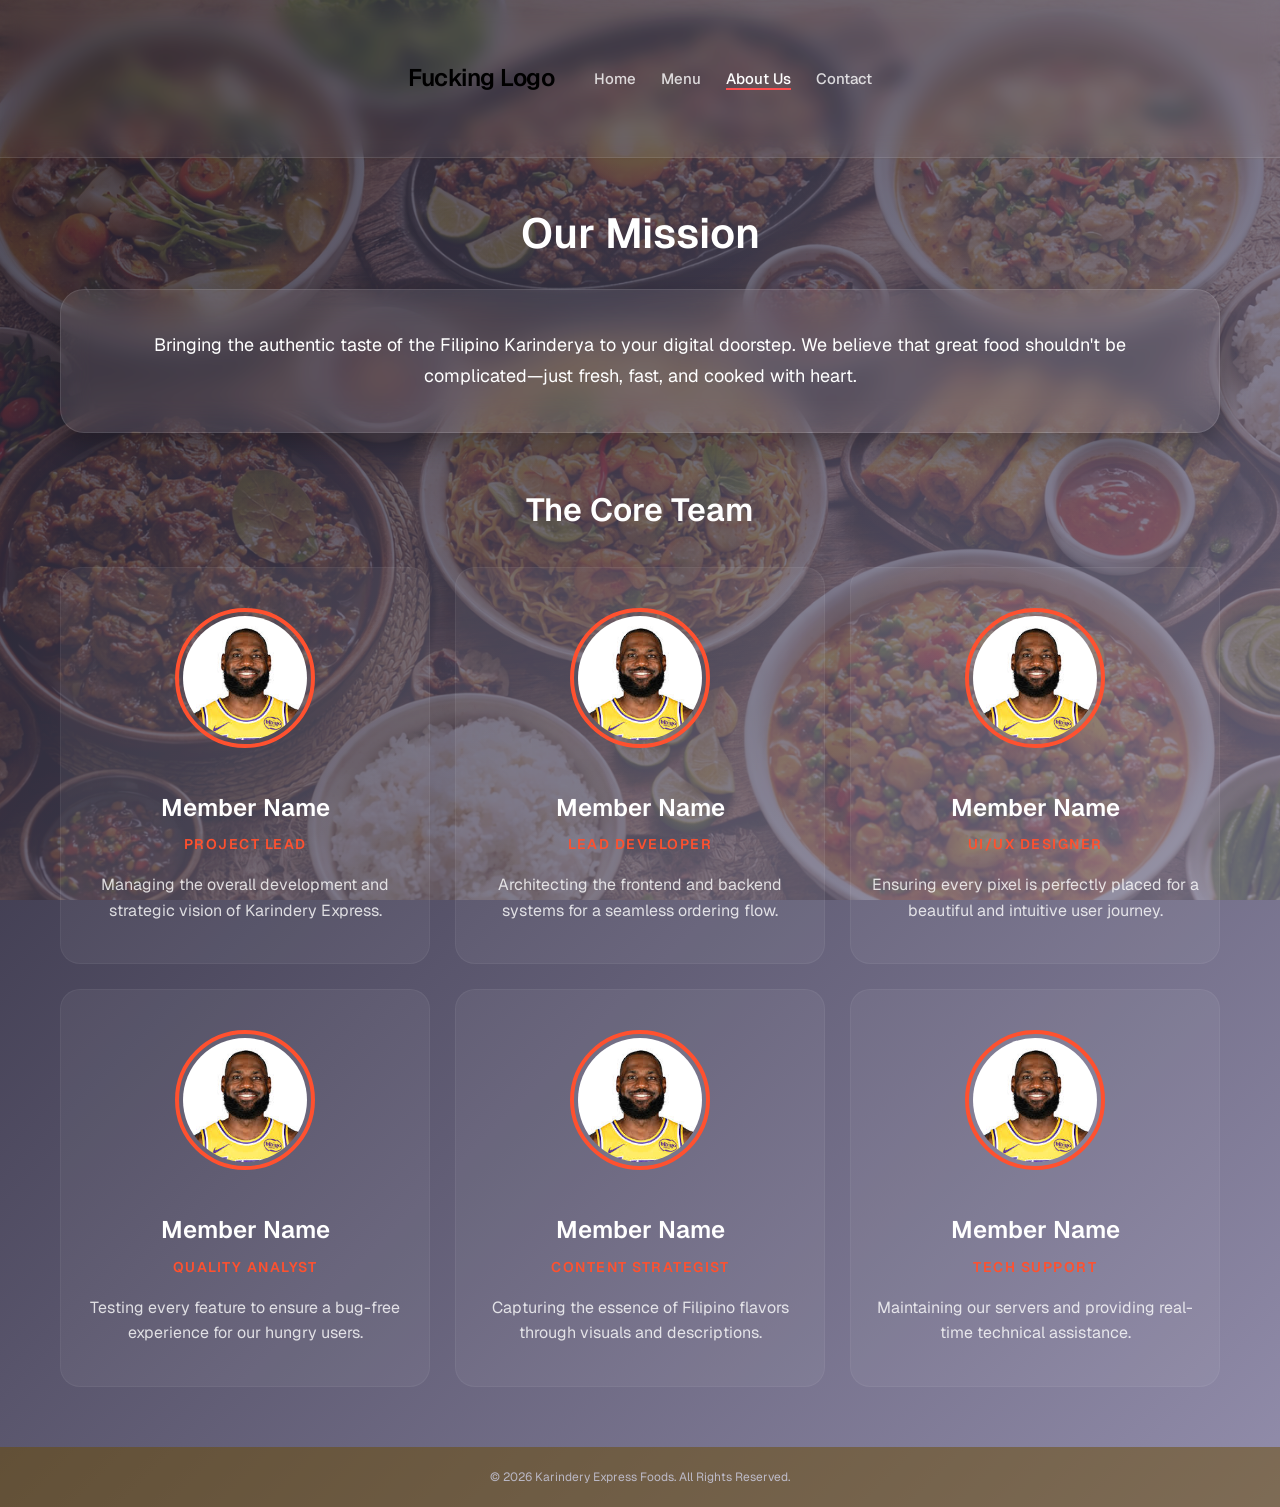
==== aboutus.html @ b80e24ef "Initial upload" ====
<!DOCTYPE html>
<html lang="en">
<head>
    <meta charset="UTF-8">
    <meta name="viewport" content="width=device-width, initial-scale=1.0">
    <title>About Us - Karindery Express Foods</title>
    
    <link href="https://fonts.googleapis.com/css2?family=Geist:wght@400;500;600&display=swap" rel="stylesheet">
    
    <link rel="stylesheet" href="style.css">

    <style>
        /* ================================================================
           1. CORE BASE STYLES
           ================================================================
        */
        body {
            font-family: 'Geist', sans-serif;
            margin: 0;
            padding: 0;
            background: linear-gradient(135deg, #1f1c2c, #928dab);
            color: #fff;
            min-height: 100vh;
            line-height: 1.7;
            font-size: 18px;
            overflow-x: hidden; /* Prevents horizontal scroll on mobile */
        }

        /* ================================================================
           2. FIXED HEADER (EXACT MATCH)
           ================================================================
        */
        header {
            background: rgba(255, 255, 255, 0.05);
            backdrop-filter: blur(10px);
            -webkit-backdrop-filter: blur(10px);
            border-bottom: 1px solid rgba(255, 255, 255, 0.1);
            position: sticky;
            top: 0;
            z-index: 2000;
            width: 100%;
        }

        .left-nav {
            display: flex;
            align-items: center;
            justify-content: space-between;
            max-width: 1200px;
            margin: auto;
            padding: 15px 20px;
        }

        .left-nav h1 {
            font-size: 24px;
            font-weight: 600;
            margin: 0;
            letter-spacing: -0.5px;
        }

        .left-nav ul {
            display: flex;
            gap: 25px;
            list-style: none;
            margin: 0;
            padding: 0;
        }

        .left-nav a {
            color: #fff !important;
            text-decoration: none;
            opacity: 0.8;
            font-size: 15px;
            transition: 0.3s ease;
        }

        .left-nav a:hover, .nav-active {
            opacity: 1 !important;
        }

        .nav-active {
            border-bottom: 2px solid #ff4d4d;
        }

        /* ================================================================
           3. CONTAINER & GLASS CARDS
           ================================================================
        */
        .container {
            max-width: 1200px;
            margin: 40px auto;
            padding: 0 20px;
            box-sizing: border-box;
        }

        .about-header {
            text-align: center;
            margin-bottom: 50px;
        }

        .about-header h1 {
            font-size: 42px;
            font-weight: 600;
            margin-bottom: 20px;
        }

        .glass-card {
            background: rgba(255, 255, 255, 0.08);
            border-radius: 24px;
            padding: 40px;
            backdrop-filter: blur(15px);
            -webkit-backdrop-filter: blur(15px);
            box-shadow: 0 10px 30px rgba(0, 0, 0, 0.3);
            border: 1px solid rgba(255, 255, 255, 0.1);
            margin-bottom: 40px;
            text-align: center;
        }

        /* ================================================================
           4. TEAM GRID (6 MEMBERS - MOBILE OPTIMIZED)
           ================================================================
        */
        .team-grid {
            display: grid;
            /* Auto-fit handles the number of columns based on screen width */
            grid-template-columns: repeat(auto-fit, minmax(280px, 1fr));
            gap: 25px;
            margin-top: 30px;
        }

        .team-card {
            background: rgba(255, 255, 255, 0.05);
            border-radius: 20px;
            padding: 40px 20px;
            border: 1px solid rgba(255, 255, 255, 0.05);
            text-align: center;
            transition: transform 0.3s ease, background 0.3s ease;
        }

        .team-card:hover {
            transform: translateY(-8px);
            background: rgba(255, 255, 255, 0.1);
            border-color: #ff4d4d;
        }

       .member-img {
    width: 140px;
    height: 140px;
    aspect-ratio: 1 / 1; /* Forces the space to stay a square */
    border-radius: 50%;
    object-fit: cover;
    margin-bottom: 20px;
    border: 4px solid #ff512f;
    padding: 4px;
    background: rgba(255,255,255,0.05); /* Placeholder color */
    display: inline-block; /* Prevents collapse */
}

        .team-card h3 {
            font-size: 24px;
            margin: 10px 0 5px 0;
            font-weight: 600;
        }

        .team-card span {
            display: block;
            color: #ff512f;
            font-size: 14px;
            font-weight: 600;
            text-transform: uppercase;
            letter-spacing: 1.5px;
            margin-bottom: 15px;
        }

        .team-card p {
            font-size: 16px;
            opacity: 0.8;
            line-height: 1.6;
            margin: 0;
        }

        /* ================================================================
           5. MOBILE BREAKPOINTS (THE KEY FOR MOBILE READY)
           ================================================================
        */
        @media (max-width: 768px) {
            .left-nav {
                flex-direction: column;
                gap: 15px;
                padding: 15px 10px;
            }

            .left-nav ul {
                gap: 15px;
                width: 100%;
                justify-content: center;
            }

            .about-header h1 {
                font-size: 32px;
            }

            .glass-card {
                padding: 30px 20px;
                font-size: 16px;
            }

            .container {
                margin: 20px auto;
            }

            .team-grid {
                grid-template-columns: 1fr; /* Force 1 column on mobile */
                gap: 20px;
            }

            .team-card {
                padding: 30px 20px;
            }
        }

        footer {
            margin-top: 60px;
            text-align: center;
            padding: 20px;
            opacity: 0.5;
            font-size: 12px;
        }
    </style>
</head>
<body>

    <header>
        <div class="left-nav">
            <h1>Fucking Logo</h1>
            <nav>
                <ul>
                    <li><a href="index.html">Home</a></li>
                    <li><a href="menu.html">Menu</a></li>
                    <li><a href="about.html" class="nav-active">About Us</a></li>
                    <li><a href="contact.html">Contact</a></li>
                </ul>
            </nav>
        </div>
    </header>

    <div class="container">
        <div class="about-header">
            <h1>Our Mission</h1>
            <div class="glass-card">
                <p>Bringing the authentic taste of the Filipino Karinderya to your digital doorstep. We believe that great food shouldn't be complicated—just fresh, fast, and cooked with heart.</p>
            </div>
        </div>

        <h2 style="text-align: center; margin-bottom: 30px; font-weight: 600; font-size: 32px;">The Core Team</h2>

        <div class="team-grid">
            <div class="team-card">
                <img src="images/lebron.jpg" onerror="this.src='https://via.placeholder.com/150'" class="member-img" alt="Member Name">
                <h3>Member Name</h3>
                <span>Project Lead</span>
                <p>Managing the overall development and strategic vision of Karindery Express.</p>
            </div>

            <div class="team-card">
                <img src="images/lebron.jpg" onerror="this.src='https://via.placeholder.com/150'" class="member-img" alt="Member Name">
                <h3>Member Name</h3>
                <span>Lead Developer</span>
                <p>Architecting the frontend and backend systems for a seamless ordering flow.</p>
            </div>

            <div class="team-card">
                <img src="images/lebron.jpg" onerror="this.src='https://via.placeholder.com/150'" class="member-img" alt="Member Name">
                <h3>Member Name</h3>
                <span>UI/UX Designer</span>
                <p>Ensuring every pixel is perfectly placed for a beautiful and intuitive user journey.</p>
            </div>

            <div class="team-card">
                <img src="images/lebron.jpg" onerror="this.src='https://via.placeholder.com/150'" class="member-img" alt="Member Name">
                <h3>Member Name</h3>
                <span>Quality Analyst</span>
                <p>Testing every feature to ensure a bug-free experience for our hungry users.</p>
            </div>

            <div class="team-card">
                <img src="images/lebron.jpg" onerror="this.src='https://via.placeholder.com/150'" class="member-img" alt="Member Name">
                <h3>Member Name</h3>
                <span>Content Strategist</span>
                <p>Capturing the essence of Filipino flavors through visuals and descriptions.</p>
            </div>

            <div class="team-card">
                <img src="images/lebron.jpg" onerror="this.src='https://via.placeholder.com/150'" class="member-img" alt="Member Name">
                <h3>Member Name</h3>
                <span>Tech Support</span>
                <p>Maintaining our servers and providing real-time technical assistance.</p>
            </div>
        </div>
    </div>

    <footer>
        <p>&copy; 2026 Karindery Express Foods. All Rights Reserved.</p>
    </footer>

</body>
</html>
---- style.css ----
/* --- Reset --- */
* {
  margin: 0;
  padding: 0;
  box-sizing: border-box;
  
}

body {
  font-family: 'Geist', sans-serif;
  background: #fff8f0;
  color: #333;
  line-height: 1.6;
}

a {
  text-decoration: none;
  color: inherit;
}

/* --- Navigation Bar --- */
header {
  background-color: white;
  
  padding: 0 40px;
  display: flex;
  justify-content: space-between;
  align-items: center;
  
  width: 100%;
  max-width: 1642px;
  height: 158px;
  margin: 0 auto;
  box-shadow: 0px -2px 3px #614104;
}

header h1 {
  font-size: 32px;
  color : black;
  font-weight: 500;
}
.left-nav{
  display: flex;
  align-items: center;
  gap: 40px;
}

nav ul {
  list-style: none;
  display: flex;
  gap: 50px;
  align-items: center;
}

#checkout-btn a{
  font-size: 32px;
  font-weight: 500;
  color: white;
  text-decoration: none;

  background: #4a3203;
  padding: 8px 15px;
  border-radius: 5px;

  display: flex;
  align-items: center;
  gap: 5px;
}

#checkout-btn{
  list-style: none;
  display: flex;
  align-items: center;

  margin-left: auto;
}

nav ul li a {
  color: black;
  font-size: 32px;
  font-weight: 500;
  text-decoration: none;
  transition: 0.3s;
}

nav ul li a:hover {
  color: #614104;
}


nav ul li#checkout-btn a:hover {
  background: #4a3203 ;
}

/* --- Hero Section --- */
.hero {
  background-image: url("images/hero.png");
  height: 50vh;
  display: flex;
  align-items: center;
  padding: 50px;
  color: white;
  position: relative;

}

.btn:hover {
  background: darkorange;
  transform: translateY(-2px);
  transition: 0.3s;
}

.hero::before {
  content: "";
  position: absolute;
  inset: 0;
  background: rgba(0,0,0,0.4); 
}

.hero-text {
  position: relative;
  z-index: 2;
}

.hero h1 {
  font-size: clamp(32px, 5vw, 72px);   
  font-weight: 900; 
  line-height: 1.1;
  max-width: 700px;
}


.btn {
  display: inline-block;
  margin-top: 20px;
  padding: 12px 28px;
  background: orange;
  color: white;
  text-decoration: none;
  border-radius: 8px;
  font-weight: 600;
}

/* --- Our Popular Dishes --- */

.popular{
  padding: 80px 100px;
  margin-top: 70px;
}

.popular h2{
  font-family: 'Gantari', sans-serif;
  font-weight: 700;
  font-size: clamp(40px, 6vw, 96px); 
  margin-bottom: 90px;
}

.dish{
  flex: 1;
  min-width: 180px;
  text-align: center;
  color: white;
  padding-top: 40px;
}

.dish-container{
  display: flex;
  justify-content: space-between;
  gap: 30px;
  background: #4a3203;
  padding: 60px 40px 40px;
  border-radius: 20px;
  flex-wrap: nowrap;
  overflow: visible;
}

.dish h3 {
  font-family: 'Fira Sans', sans-serif;
  font-weight: 600;
  font-size: 40px;
  
}

.dish p{
  font-family: 'Gantari', sans-serif;
  font-weight: 300;
  font-style: italic;
  font-size: 32px;
  
  margin-top: 5px;
}

.dish img {
  width: 180px;
  height: 180px;
  object-fit: cover;
  border-radius: 50%;
  box-shadow: 0 10px 20px rgba(0,0,0,0.3);

  margin-top: -180px;
}

/* --- Craving Comfort Food? --- */
.feature {
  display: flex;
  align-items: flex-end;
  justify-content: space-between;
  padding: 50px;
  gap: 30px;

  margin-top: 100px;
}

.feature img {
  height: 660px;
  width: 936px;
  max-width: 100%;
  flex-shrink: 0;
}

.feature-text {
  flex: 1;
  align-self: flex-end;
  margin-bottom: 50px; 
}

.feature-text h2 {
  font-size: 40px;
  font-weight: bold;
  font-family: "Gantari", sans-serif;
}

.feature-text p {
  font-size: 27px;
  font-weight: normal;
  font-family: "Gantari", sans-serif;
}

/* Features */
.services {
  display: grid;
  grid-template-columns: repeat(2, 1fr);
  gap: 20px;
  padding: 50px;
  margin-top: 100px;
}

.card {
  background: #eee;
  padding: 20px;
  border-radius: 10px;
  text-align: center;
}

.home .card h3 {
  font-size: 40px;
  font-weight: bold;
  font-family: "Gantari", sans-serif;
}
.card p {
  font-size: 27px;
  font-weight: normal;
  font-family: "Gantari", sans-serif;
}

.card img {
  width: 100%;
  height: 400px;
  object-fit: cover;
  border-radius: 10px;
}

/* FOOTER */
footer {
  background: #6b4b00;
  color: white;
  padding: 30px;
  text-align: center;
  margin-top: 250px;
}





/* --- Menu Section --- */
.menu {
  padding: 2rem;
  text-align: center;
}

.menu h2 {
  font-size: 2rem;
  margin-bottom: 1.5rem;
}

.menu-items {
  display: grid;
  grid-template-columns: repeat(auto-fit, minmax(250px, 1fr));
  gap: 2rem;
}

.menu-item {
  background: #fff;
  padding: 1rem;
  border-radius: 10px;
  box-shadow: 0 4px 8px rgba(0,0,0,0.1);
  transition: transform 0.3s;
}

.menu-item:hover {
  transform: translateY(-5px);
}

.menu-item img {
  width: 100%;
  border-radius: 10px;
}

.menu-item h3 {
  margin: 0.5rem 0;
  color: #ff6347;
}

.menu-item p {
  font-size: 0.9rem;
  color: #555;
}

.menu-item span {
  font-weight: bold;
  color: #333;
  display: block;
  margin: 0.5rem 0;
}

.menu-item button {
  background: #ff6347;
  color: white;
  border: none;
  padding: 0.5rem 1rem;
  border-radius: 5px;
  cursor: pointer;
  transition: 0.3s;
}

.menu-item button:hover {
  background: #e5533d;
}

/* --- Cart Section (for checkout.html) --- */
#cart {
  position: fixed;
  top: 80px;
  right: 20px;
  width: 300px;
  max-height: 80vh;
  background: #fff;
  padding: 1rem;
  border-radius: 10px;
  box-shadow: 0 4px 15px rgba(0,0,0,0.2);
  overflow-y: auto;
  z-index: 2000;
}

#cart h3 {
  text-align: center;
  margin-bottom: 1rem;
  color: #ff6347;
}

.cart-item {
  display: flex;
  justify-content: space-between;
  align-items: center;
  margin-bottom: 0.5rem;
}

.cart-item span {
  margin: 0 5px;
}

.cart-item button {
  background: #ff6347;
  color: white;
  border: none;
  border-radius: 3px;
  padding: 0.2rem 0.5rem;
  cursor: pointer;
}

.cart-item button:hover {
  background: #e5533d;
}

#cart-total {
  font-weight: bold;
  margin-top: 1rem;
  text-align: center;
}

#clear-cart {
  margin-top: 0.5rem;
  background: #333;
  color: #fff;
  width: 100%;
  padding: 0.5rem;
  border-radius: 5px;
  cursor: pointer;
}

#clear-cart:hover {
  background: #555;
}

/* --- Responsive --- */
@media(max-width:768px){
  header {
    flex-direction: column;
    gap: 0.5rem;
  }
  .hero h2 {
    font-size: 2rem;
  }
  #cart {
    position: static;
    width: 90%;
    margin: 1rem auto;
  }
  .menu-items {
    gap: 1rem;
  }
}

/* Checkout button */
#checkout-btn a {
  display: flex;
  align-items: center;
  gap: 5px;
  background: white;
  color: brown;
  padding: 0.4rem 0.8rem;
  border-radius: 5px;
  font-weight: bold;
  transition: all 0.3s ease;
}

/* Hover effect */
#checkout-btn a:hover {
  background: brown; /* nav button becomes orange */
  color: white;         /* text becomes white */
}

/* Change cart icon fill on hover */
#checkout-btn a:hover svg {
  fill: white;           /* cart turns white on hover */
}
.checkout-btn {
  width: 100%;
  padding: 10px;
  background: #28a745;
  color: white;
  border: none;
  margin-top: 10px;
  border-radius: 5px;
  cursor: pointer;
  font-size: 16px;
}

.checkout-btn:hover {
  background: #218838;
}

/* Container for buttons */
.cart-actions {
  display: flex;
  gap: 10px;
  margin-top: 15px;
}

/* Base style for both buttons to ensure they are the same height */
.clear-btn, .checkout-btn {
  flex: 1; /* Makes them equal width */
  padding: 10px;
  border: none;
  border-radius: 5px;
  cursor: pointer;
  font-weight: bold;
}

/* Red for Checkout */
.checkout-btn {
  background: #ff4d4d;
  color: white;
}

/* Gray/Muted for Clear */
.clear-btn {
  background: #ddd;
  color: #333;
}

.clear-btn:hover {
  background: #bbb;
}




.qty-btn {
  cursor: pointer;
  padding: 2px 6px;
  background: #ddd;
  border-radius: 3px;
  margin-left: 5px;
}


/* Modal Overlay - Darkens the background */
.modal-overlay {
  display: none; /* Hidden by default */
  position: fixed;
  top: 0;
  left: 0;
  width: 100%;
  height: 100%;
  background: rgba(0, 0, 0, 0.5);
  z-index: 2000; /* Higher than the cart */
  justify-content: center;
  align-items: center;
}

/* The Box in the Middle */
.modal-content {
  background: white;
  padding: 30px;
  border-radius: 15px;
  text-align: center;
  width: 90%;
  max-width: 350px;
  box-shadow: 0 10px 30px rgba(0,0,0,0.2);
  animation: fadeIn 0.2s ease-out;
}

@keyframes fadeIn {
  from { transform: scale(0.9); opacity: 0; }
  to { transform: scale(1); opacity: 1; }
}

.modal-btns {
  display: flex;
  gap: 15px;
  margin-top: 20px;
}

.modal-btns button {
  flex: 1;
  padding: 12px;
  border: none;
  border-radius: 8px;
  cursor: pointer;
  font-weight: bold;
}

.cancel-btn { background: #eee; color: #333; }
.confirm-btn { background: #ff4d4d; color: white; }

.cancel-btn:hover { background: #ddd; }
.confirm-btn:hover { background: #e63939; }


/* Animation for the card "pop" */
@keyframes card-pop {
  0% { transform: scale(1); }
  50% { transform: scale(1.05); }
  100% { transform: scale(1); }
}

.card-active {
  animation: card-pop 0.3s ease-out;
  border: 1px solid #ff4d4d; /* Brief highlight */
}

/* Success state for the button */
.add-btn.success {
  background-color: #28a745 !important; /* Green */
  transition: 0.2s;
}

/* FLYING IMAGE */
.flying-img {
  position: fixed;
  width: 60px;
  height: 60px;
  pointer-events: none;
  z-index: 9999;
  transition: all 0.7s ease;
  border-radius: 50%;
}




.menu {
  flex: 3; /* Takes up most of the space */
}

.cart {
  /* Fix the width here */
  width: 300px; 
  flex: 0 0 300px; /* Prevents it from growing or shrinking */
  
  /* Sticky behavior */
  position: sticky;
  top: 20px;
  
  /* Internal Scrolling logic */
  max-height: 80vh; 
  display: flex;
  flex-direction: column;
  
  /* Visuals */
  border: 1px solid #ddd;
  padding: 15px;
  background: #fff;
  border-radius: 12px;
  box-shadow: 0 4px 10px rgba(0,0,0,0.1);
}

#cart-items {
  flex: 1; 
  overflow-y: auto; /* The separate scroll for foods */
  margin: 10px 0;
  padding-right: 8px;
}

/* Ensure buttons stay at the bottom */
.cart h3, 
.cart-actions {
  flex-shrink: 0;
  border-top: 1px solid #eee;
  padding-top: 10px;
}

body {
  font-family: Arial, sans-serif;
  margin: 0;
  position: relative; /* Necessary for the background layer */
  min-height: 100vh;
  background-color: #f0f2f5; /* fallback color */
}

/* The Background Layer */
body::before {
  content: "";
  position: fixed; /* Stays put while you scroll */
  top: 0;
  left: 0;
  width: 100%;
  height: 100%;
  
  /* Replace with your image path */
  background-image: url('images/hero.png'); 
  background-size: cover;
  background-position: center;
  
  /* CONTROL TRANSPARENCY HERE */
  opacity: 0.2; /* 0.1 is subtle, 0.5 is strong */
  
  z-index: -1; /* Puts it behind everything */
  pointer-events: none; /* Ensures you can still click buttons through it */
}

/* Ensure your containers have a slight background to stay readable */
.main-container {
  display: flex;
  gap: 20px;
  padding: 20px;
  align-items: flex-start;
  z-index: 1; 
}

/* Make sure the cart stands out against the background */
.cart {
  background: rgba(255, 255, 255, 0.95); /* Slight transparency for the cart box itself */
  backdrop-filter: blur(5px); /* Optional: glass effect */
  border: 1px solid rgba(0,0,0,0.1);
}





.menu-card {
  background: white;
  border-radius: 15px;
  padding: 10px;
  display: flex;
  flex-direction: column;
  height: 300px;
}

.menu-card img {
  width: 100%;
  height: 140px;
  object-fit: cover;
  border-radius: 10px;
}

.menu-card-content {
  flex: 1;
  display: flex;
  flex-direction: column;
  justify-content: space-between;
  text-align: center;
}

.menu-page .menu-card h3 {
  font-size: 16px;

  display: -webkit-box;
  -webkit-box-orient: vertical;
  overflow: hidden;
}

.menu-card .add-btn {
  margin-top: 10px;
}


.add-btn.success {
  background-color: #28a745 !important;
}


/* FIX CART ITEM LAYOUT */
.cart-item {
  display: flex;
  justify-content: space-between;
  align-items: center;
  gap: 10px;
  margin-bottom: 10px;
}

/* LEFT SIDE TEXT */
.cart-name {
  flex: 1;
  font-size: 14px;
  word-break: break-word;
}

/* RIGHT SIDE BUTTONS */
.cart-controls {
  display: flex;
  gap: 5px;
  flex-shrink: 0; /* prevents squishing */
}

/* BUTTON STYLE (override old .qty-btn look) */
.cart-controls button {
  width: 26px;
  height: 26px;
  border: none;
  border-radius: 5px;
  cursor: pointer;
  font-weight: bold;
  color: white;
}

/* DECREASE (RED) */
.cart-controls button:first-child {
  background: #ff4d4d;
}

.cart-controls button:first-child:hover {
  background: #e63939;
}

/* INCREASE (GREEN) */
.cart-controls button:last-child {
  background: #28a745;
}

.cart-controls button:last-child:hover {
  background: #218838;
}


/* DEFAULT STATE (for smoothness) */
.cart-item {
  transition: all 0.3s ease;
}
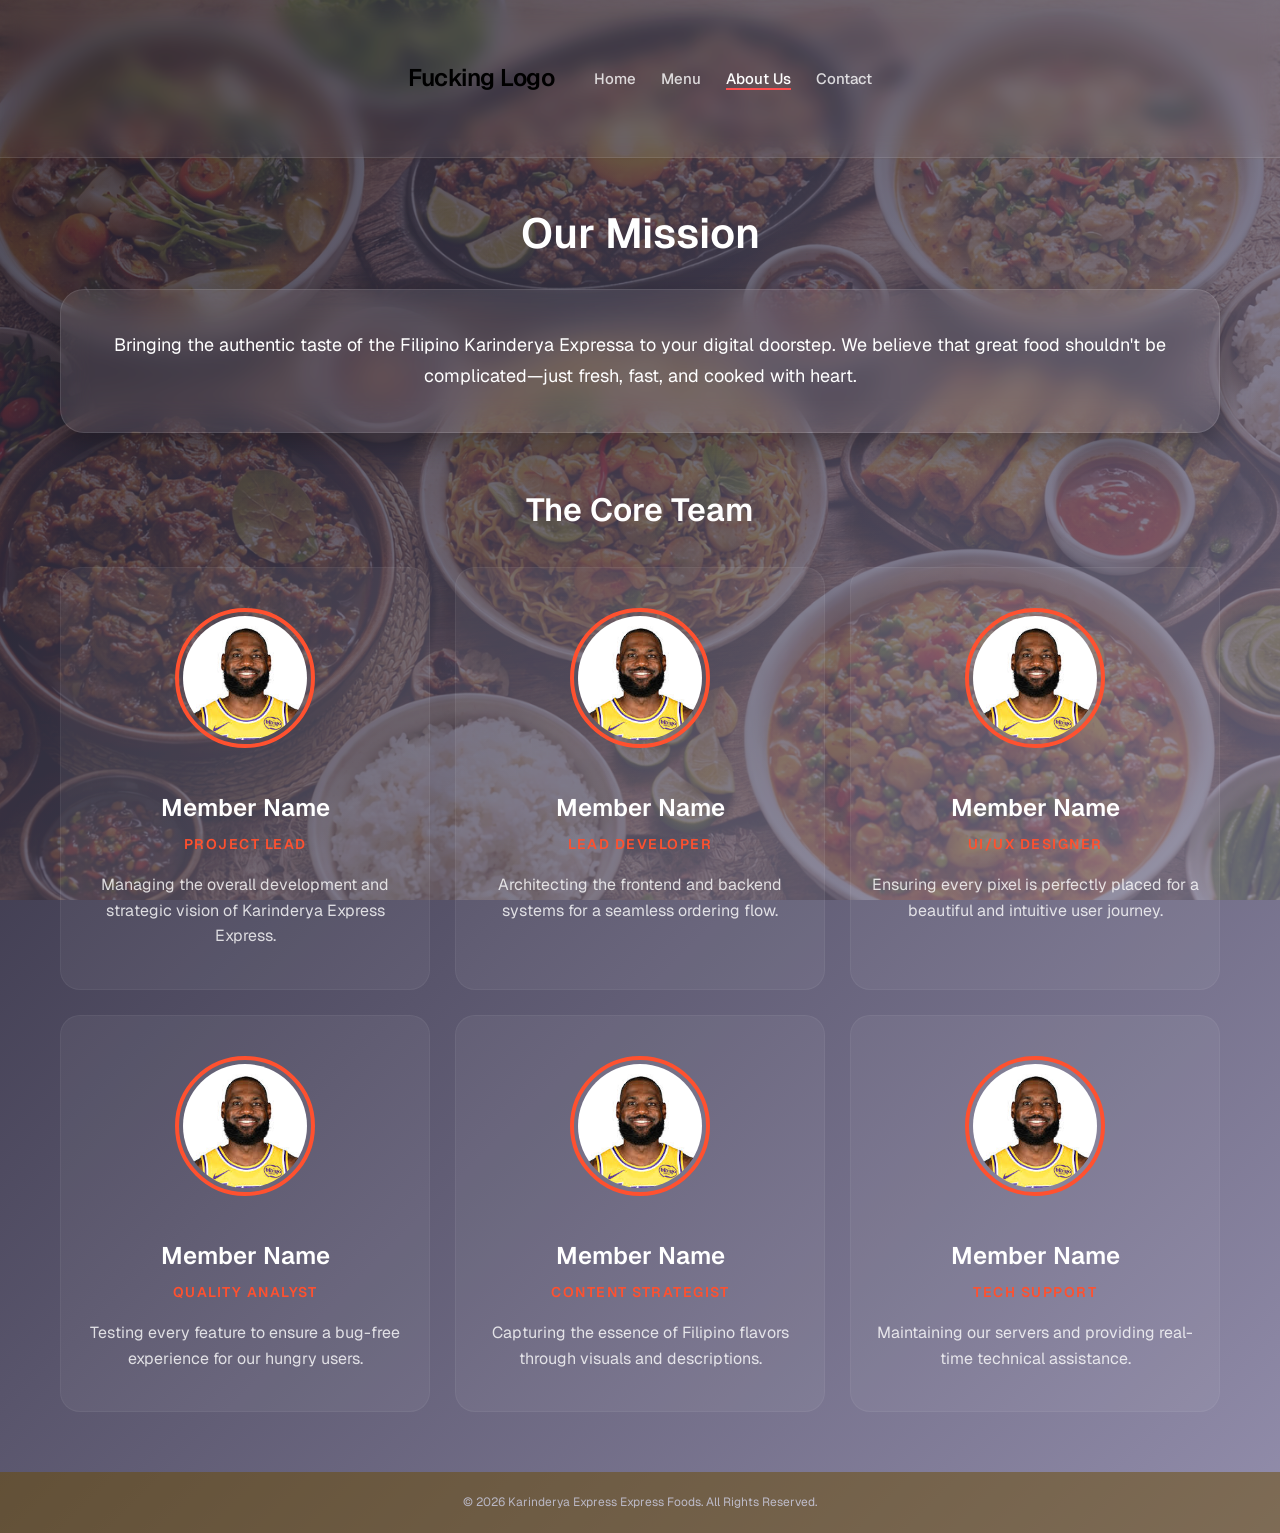
==== commit 6d786bfd: "Initialize" ====
--- a/aboutus.html
+++ b/aboutus.html
@@ -3,7 +3,7 @@
 <head>
     <meta charset="UTF-8">
     <meta name="viewport" content="width=device-width, initial-scale=1.0">
-    <title>About Us - Karindery Express Foods</title>
+    <title>About Us - Karinderya Express Express Foods</title>
     
     <link href="https://fonts.googleapis.com/css2?family=Geist:wght@400;500;600&display=swap" rel="stylesheet">
     
@@ -247,7 +247,7 @@
         <div class="about-header">
             <h1>Our Mission</h1>
             <div class="glass-card">
-                <p>Bringing the authentic taste of the Filipino Karinderya to your digital doorstep. We believe that great food shouldn't be complicated—just fresh, fast, and cooked with heart.</p>
+                <p>Bringing the authentic taste of the Filipino Karinderya Expressa to your digital doorstep. We believe that great food shouldn't be complicated—just fresh, fast, and cooked with heart.</p>
             </div>
         </div>
 
@@ -258,7 +258,7 @@
                 <img src="images/lebron.jpg" onerror="this.src='https://via.placeholder.com/150'" class="member-img" alt="Member Name">
                 <h3>Member Name</h3>
                 <span>Project Lead</span>
-                <p>Managing the overall development and strategic vision of Karindery Express.</p>
+                <p>Managing the overall development and strategic vision of Karinderya Express Express.</p>
             </div>
 
             <div class="team-card">
@@ -299,7 +299,7 @@
     </div>
 
     <footer>
-        <p>&copy; 2026 Karindery Express Foods. All Rights Reserved.</p>
+        <p>&copy; 2026 Karinderya Express Express Foods. All Rights Reserved.</p>
     </footer>
 
 </body>
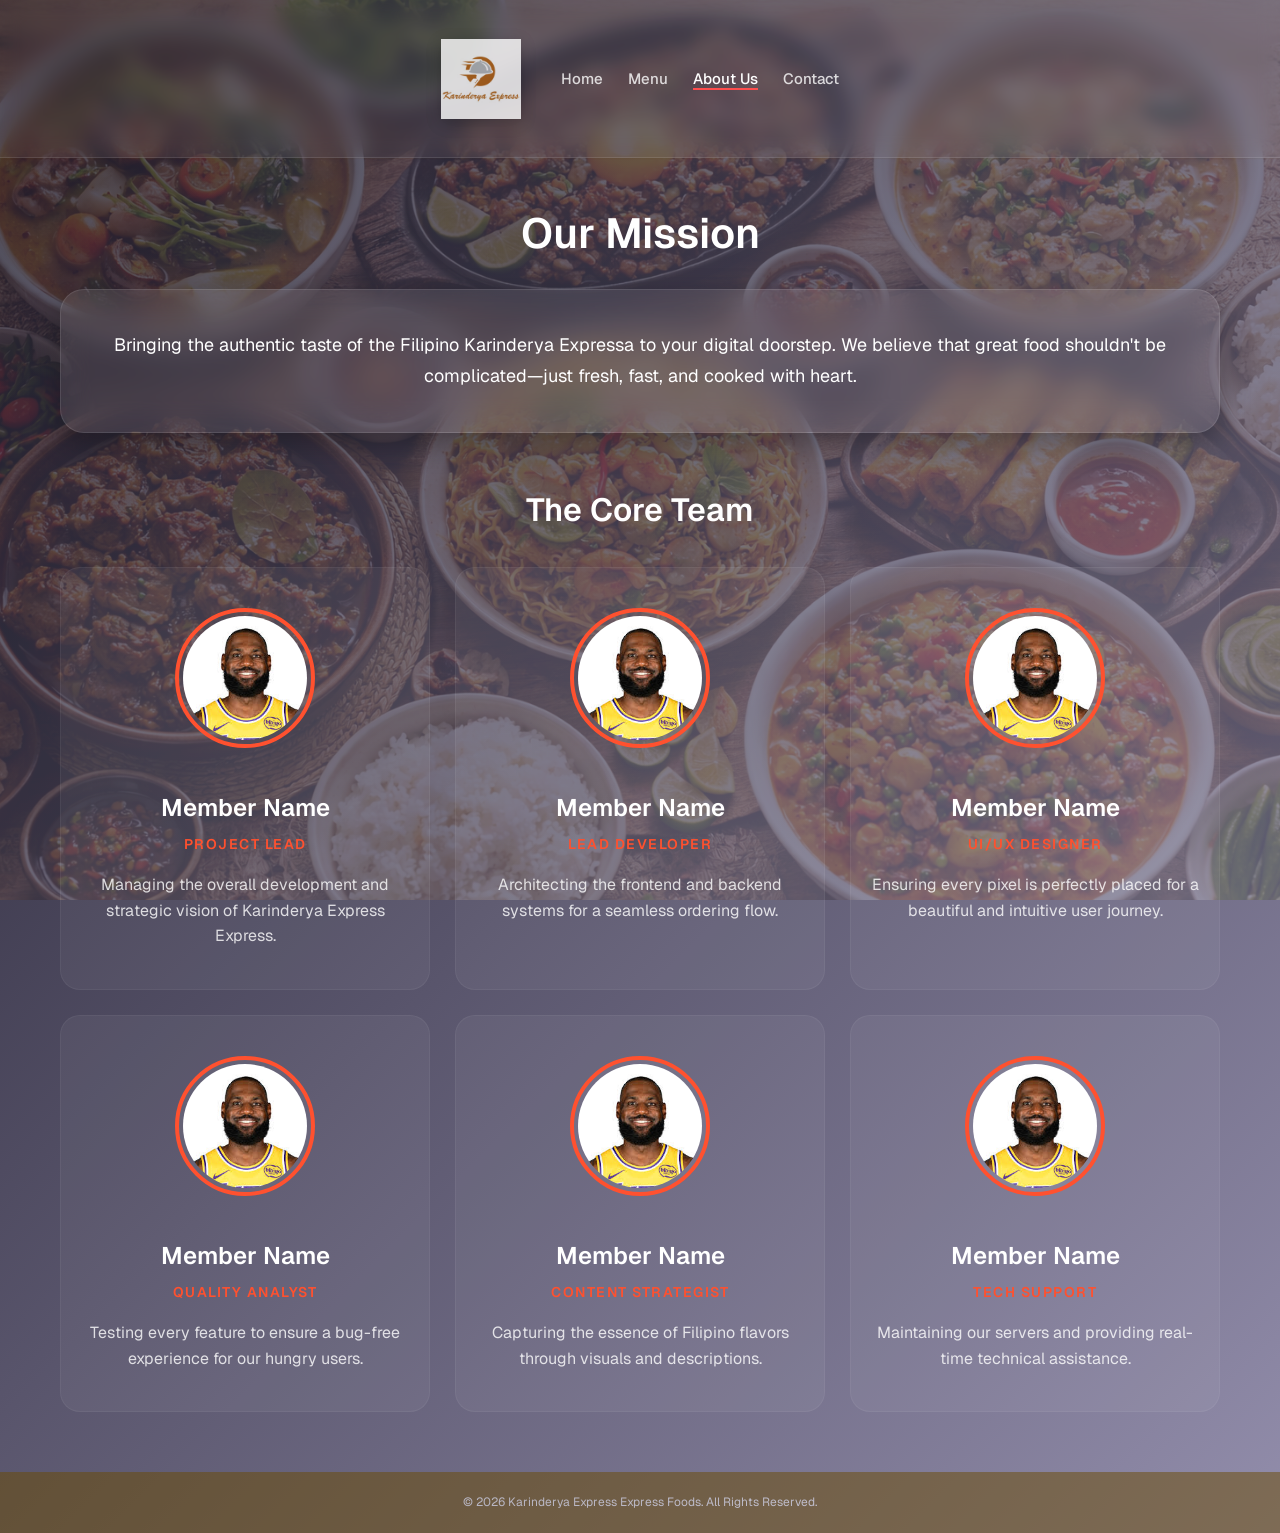
==== commit f580416e: "commit message: Update logo across all pages - Replaced placeholder logo with actual logo image in a" ====
--- a/aboutus.html
+++ b/aboutus.html
@@ -225,13 +225,52 @@
             opacity: 0.5;
             font-size: 12px;
         }
+
+        /* Updated Logo Style */
+.nav-logo {
+    height: 80px;    /* Increased from 50px to 80px */
+    width: auto;     /* Maintains aspect ratio */
+    display: block;
+    transition: transform 0.3s ease;
+    filter: drop-shadow(0px 4px 8px rgba(0,0,0,0.3)); /* Adds depth */
+}
+
+.nav-logo:hover {
+    transform: scale(1.05);
+}
+
+/* Adjust the header to fit the bigger logo */
+header {
+    background: rgba(255, 255, 255, 0.05);
+    backdrop-filter: blur(10px);
+    -webkit-backdrop-filter: blur(10px);
+    border-bottom: 1px solid rgba(255, 255, 255, 0.1);
+    position: sticky;
+    top: 0;
+    z-index: 2000;
+    width: 100%;
+    padding: 10px 0; /* Added padding to give the bigger logo room to breathe */
+}
+
+.left-nav {
+    display: flex;
+    align-items: center;
+    justify-content: space-between;
+    max-width: 1200px;
+    margin: auto;
+    padding: 0 20px; /* Removed vertical padding here since header handles it */
+}
     </style>
 </head>
 <body>
 
     <header>
         <div class="left-nav">
-            <h1>Fucking Logo</h1>
+            <div class="logo-container">
+    <a href="index.html">
+        <img src="images/LOGO1.jpg" alt="Karinderya Express Logo" class="nav-logo">
+    </a>
+</div>
             <nav>
                 <ul>
                     <li><a href="index.html">Home</a></li>
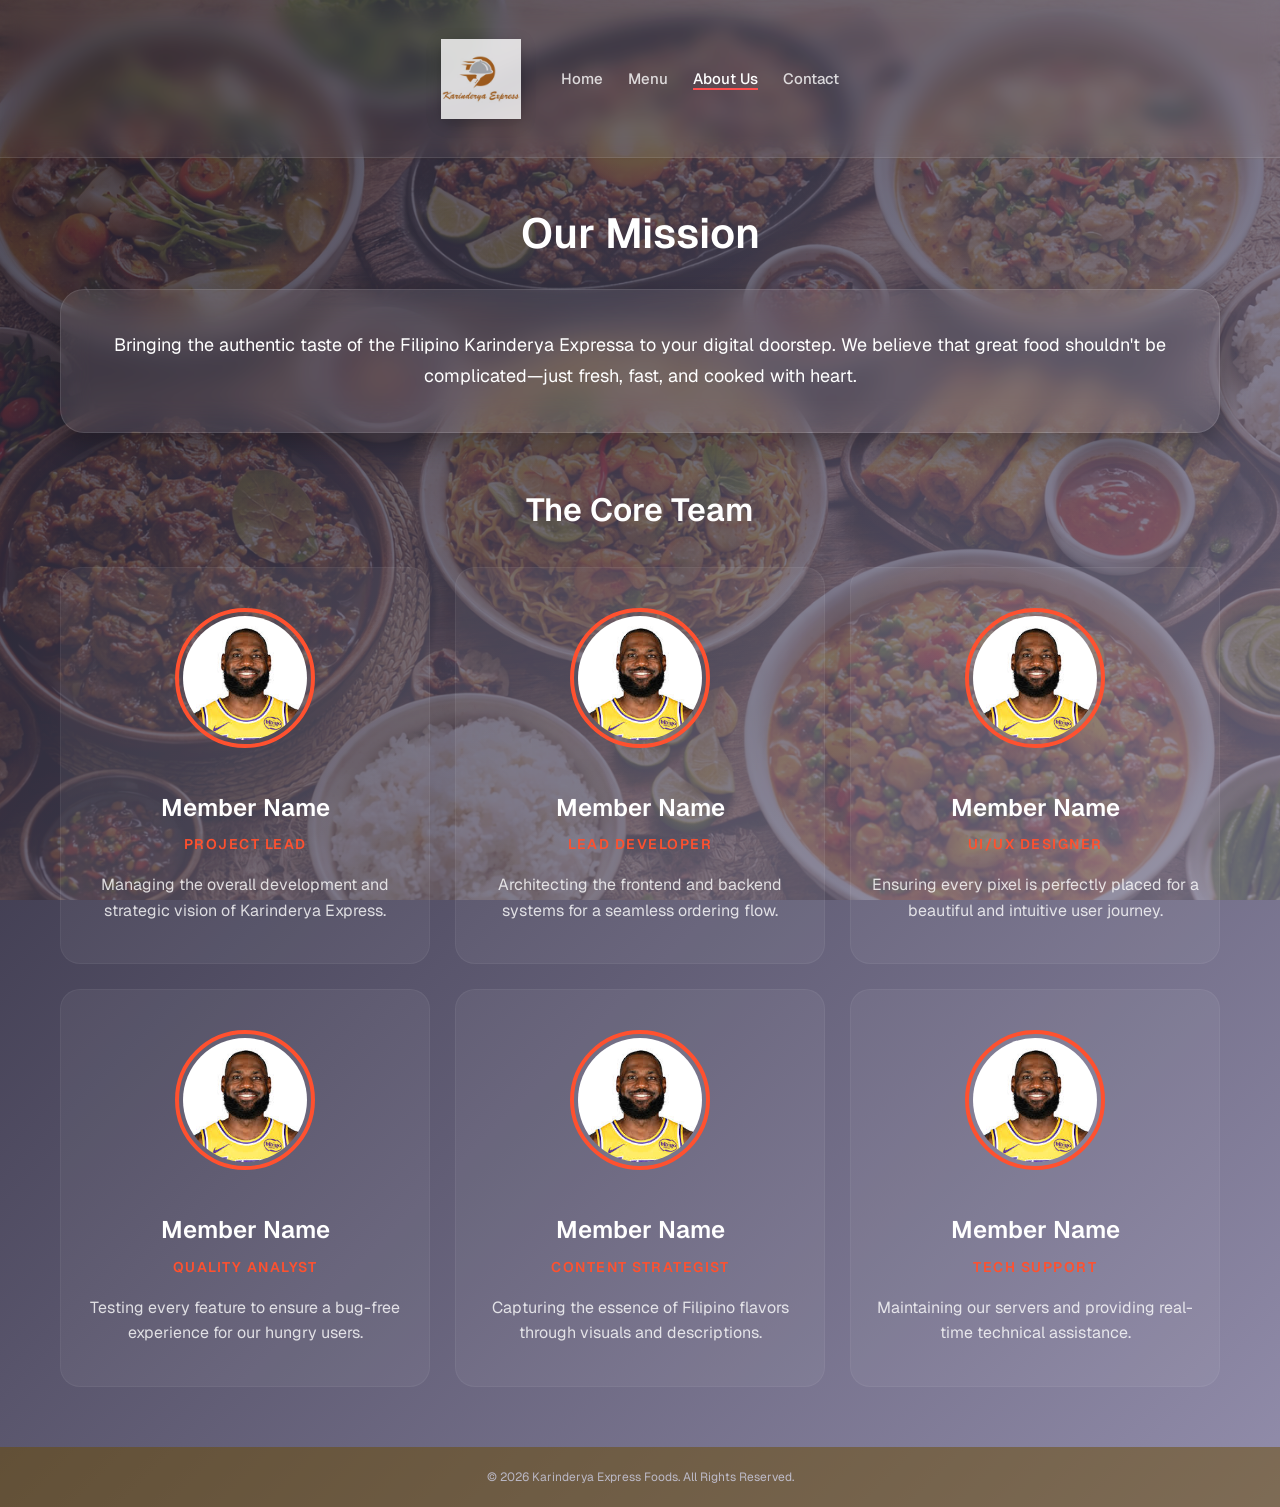
==== commit 6c1ec3fe: "commit" ====
--- a/aboutus.html
+++ b/aboutus.html
@@ -3,7 +3,7 @@
 <head>
     <meta charset="UTF-8">
     <meta name="viewport" content="width=device-width, initial-scale=1.0">
-    <title>About Us - Karinderya Express Express Foods</title>
+    <title>About Us - Karinderya Express Foods</title>
     
     <link href="https://fonts.googleapis.com/css2?family=Geist:wght@400;500;600&display=swap" rel="stylesheet">
     
@@ -297,7 +297,7 @@
                 <img src="images/lebron.jpg" onerror="this.src='https://via.placeholder.com/150'" class="member-img" alt="Member Name">
                 <h3>Member Name</h3>
                 <span>Project Lead</span>
-                <p>Managing the overall development and strategic vision of Karinderya Express Express.</p>
+                <p>Managing the overall development and strategic vision of Karinderya Express.</p>
             </div>
 
             <div class="team-card">
@@ -338,7 +338,7 @@
     </div>
 
     <footer>
-        <p>&copy; 2026 Karinderya Express Express Foods. All Rights Reserved.</p>
+        <p>&copy; 2026 Karinderya Express Foods. All Rights Reserved.</p>
     </footer>
 
 </body>
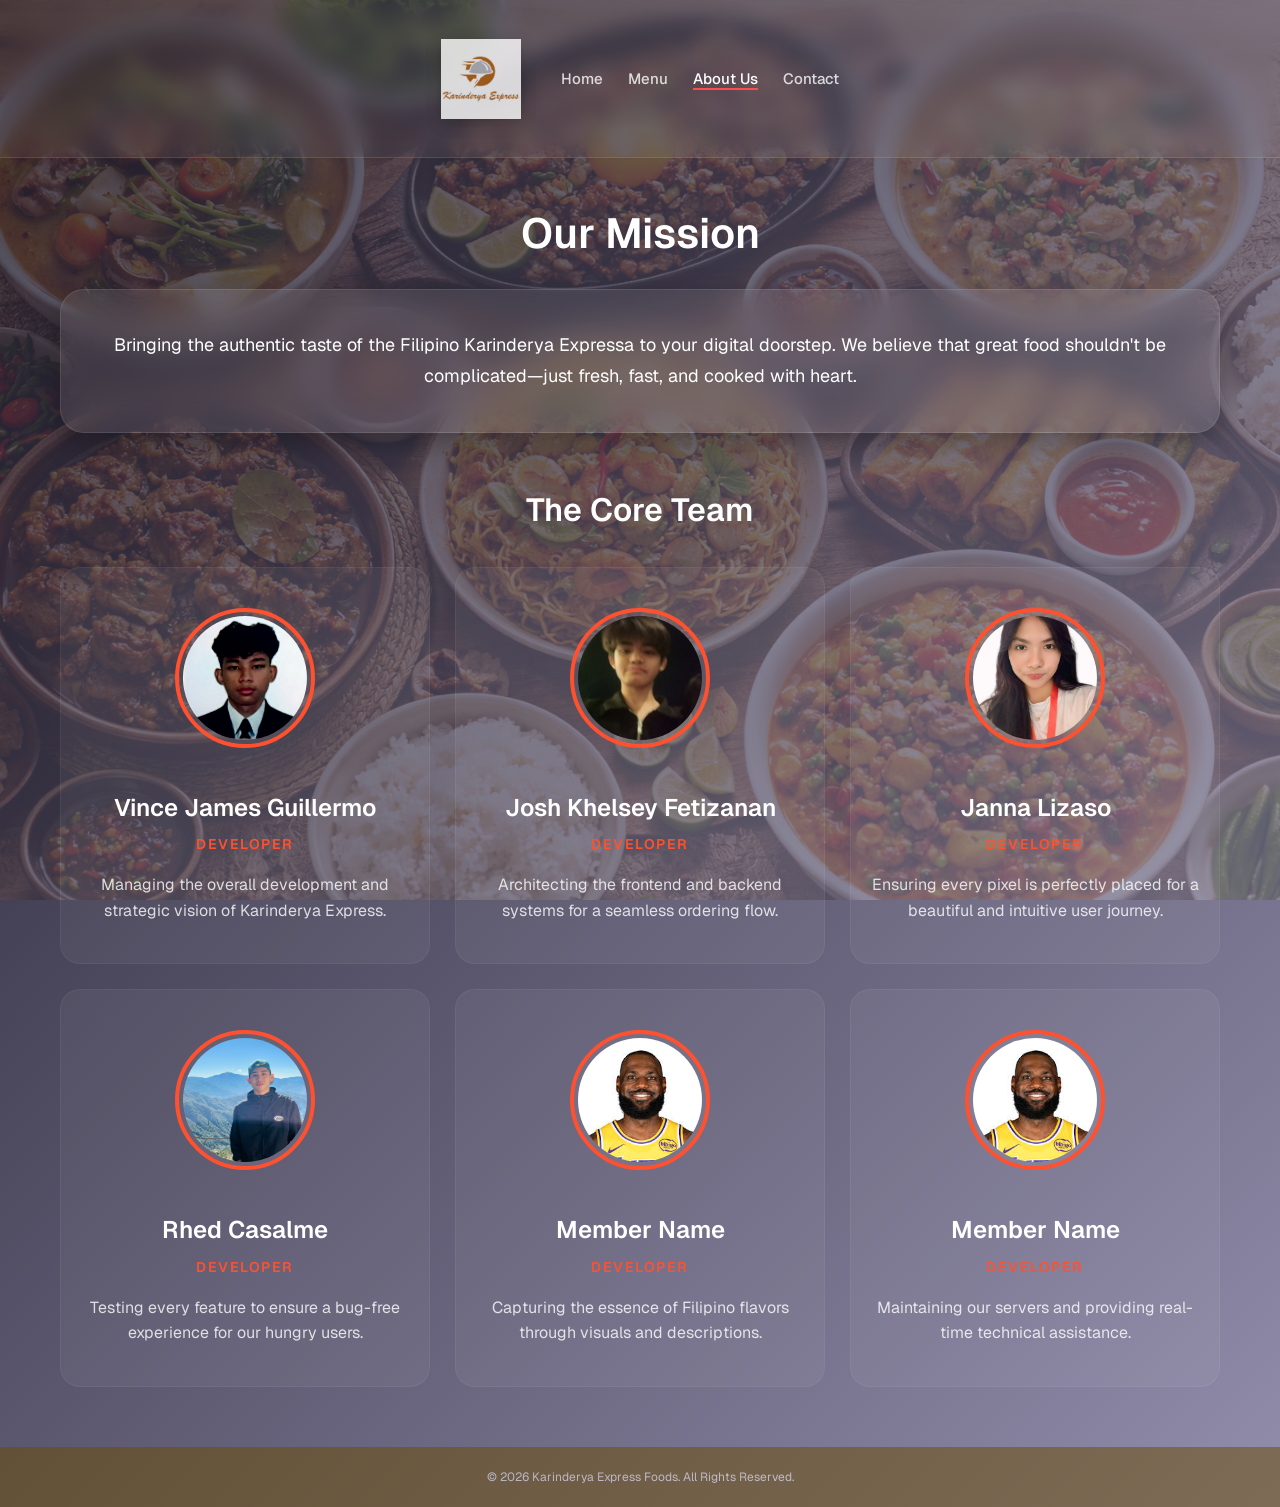
==== commit 4103222a: "commit" ====
--- a/aboutus.html
+++ b/aboutus.html
@@ -294,44 +294,44 @@
 
         <div class="team-grid">
             <div class="team-card">
+                <img src="images/vince.jpg" onerror="this.src='https://via.placeholder.com/150'" class="member-img" alt="Member Name">
+                <h3>Vince James Guillermo</h3>
+                <span>Developer</span>
+                <p>Managing the overall development and strategic vision of Karinderya Express.</p>
+            </div>
+
+            <div class="team-card">
+                <img src="images/Josh.jpg" onerror="this.src='https://via.placeholder.com/150'" class="member-img" alt="Member Name">
+                <h3>Josh Khelsey Fetizanan</h3>
+                <span>Developer</span>
+                <p>Architecting the frontend and backend systems for a seamless ordering flow.</p>
+            </div>
+
+            <div class="team-card">
+                <img src="images/Janna.jpg" onerror="this.src='https://via.placeholder.com/150'" class="member-img" alt="Member Name">
+                <h3>Janna Lizaso</h3>
+                <span>Developer</span>
+                <p>Ensuring every pixel is perfectly placed for a beautiful and intuitive user journey.</p>
+            </div>
+
+            <div class="team-card">
+                <img src="images/Rhed.jpg" onerror="this.src='https://via.placeholder.com/150'" class="member-img" alt="Member Name">
+                <h3>Rhed Casalme</h3>
+                <span>Developer</span>
+                <p>Testing every feature to ensure a bug-free experience for our hungry users.</p>
+            </div>
+
+            <div class="team-card">
                 <img src="images/lebron.jpg" onerror="this.src='https://via.placeholder.com/150'" class="member-img" alt="Member Name">
                 <h3>Member Name</h3>
-                <span>Project Lead</span>
-                <p>Managing the overall development and strategic vision of Karinderya Express.</p>
+                <span>Developer</span>
+                <p>Capturing the essence of Filipino flavors through visuals and descriptions.</p>
             </div>
 
             <div class="team-card">
                 <img src="images/lebron.jpg" onerror="this.src='https://via.placeholder.com/150'" class="member-img" alt="Member Name">
                 <h3>Member Name</h3>
-                <span>Lead Developer</span>
-                <p>Architecting the frontend and backend systems for a seamless ordering flow.</p>
-            </div>
-
-            <div class="team-card">
-                <img src="images/lebron.jpg" onerror="this.src='https://via.placeholder.com/150'" class="member-img" alt="Member Name">
-                <h3>Member Name</h3>
-                <span>UI/UX Designer</span>
-                <p>Ensuring every pixel is perfectly placed for a beautiful and intuitive user journey.</p>
-            </div>
-
-            <div class="team-card">
-                <img src="images/lebron.jpg" onerror="this.src='https://via.placeholder.com/150'" class="member-img" alt="Member Name">
-                <h3>Member Name</h3>
-                <span>Quality Analyst</span>
-                <p>Testing every feature to ensure a bug-free experience for our hungry users.</p>
-            </div>
-
-            <div class="team-card">
-                <img src="images/lebron.jpg" onerror="this.src='https://via.placeholder.com/150'" class="member-img" alt="Member Name">
-                <h3>Member Name</h3>
-                <span>Content Strategist</span>
-                <p>Capturing the essence of Filipino flavors through visuals and descriptions.</p>
-            </div>
-
-            <div class="team-card">
-                <img src="images/lebron.jpg" onerror="this.src='https://via.placeholder.com/150'" class="member-img" alt="Member Name">
-                <h3>Member Name</h3>
-                <span>Tech Support</span>
+                <span>Developer</span>
                 <p>Maintaining our servers and providing real-time technical assistance.</p>
             </div>
         </div>
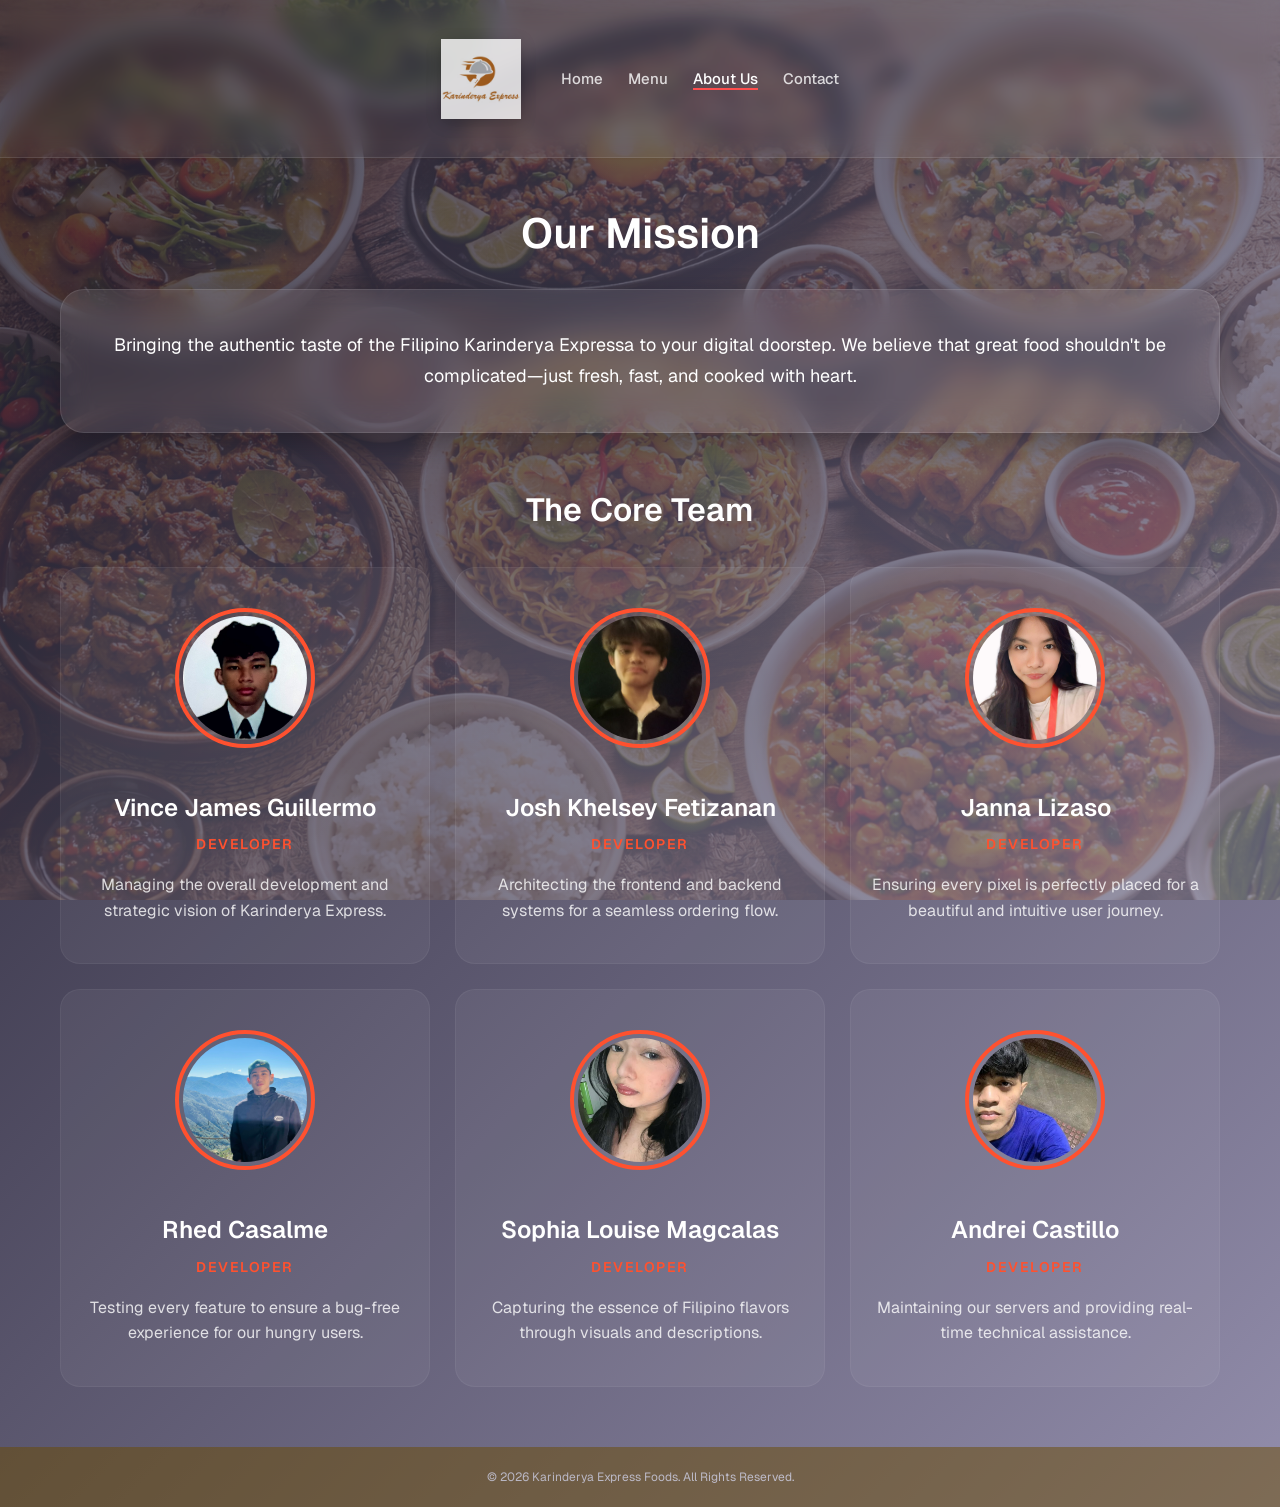
==== commit 9914411e: "commit" ====
--- a/aboutus.html
+++ b/aboutus.html
@@ -322,15 +322,15 @@
             </div>
 
             <div class="team-card">
-                <img src="images/lebron.jpg" onerror="this.src='https://via.placeholder.com/150'" class="member-img" alt="Member Name">
-                <h3>Member Name</h3>
+                <img src="images/sophia.jpg" onerror="this.src='https://via.placeholder.com/150'" class="member-img" alt="Member Name">
+                <h3>Sophia Louise Magcalas</h3>
                 <span>Developer</span>
                 <p>Capturing the essence of Filipino flavors through visuals and descriptions.</p>
             </div>
 
             <div class="team-card">
-                <img src="images/lebron.jpg" onerror="this.src='https://via.placeholder.com/150'" class="member-img" alt="Member Name">
-                <h3>Member Name</h3>
+                <img src="images/Andrei.jpg" onerror="this.src='https://via.placeholder.com/150'" class="member-img" alt="Member Name">
+                <h3>Andrei Castillo</h3>
                 <span>Developer</span>
                 <p>Maintaining our servers and providing real-time technical assistance.</p>
             </div>
